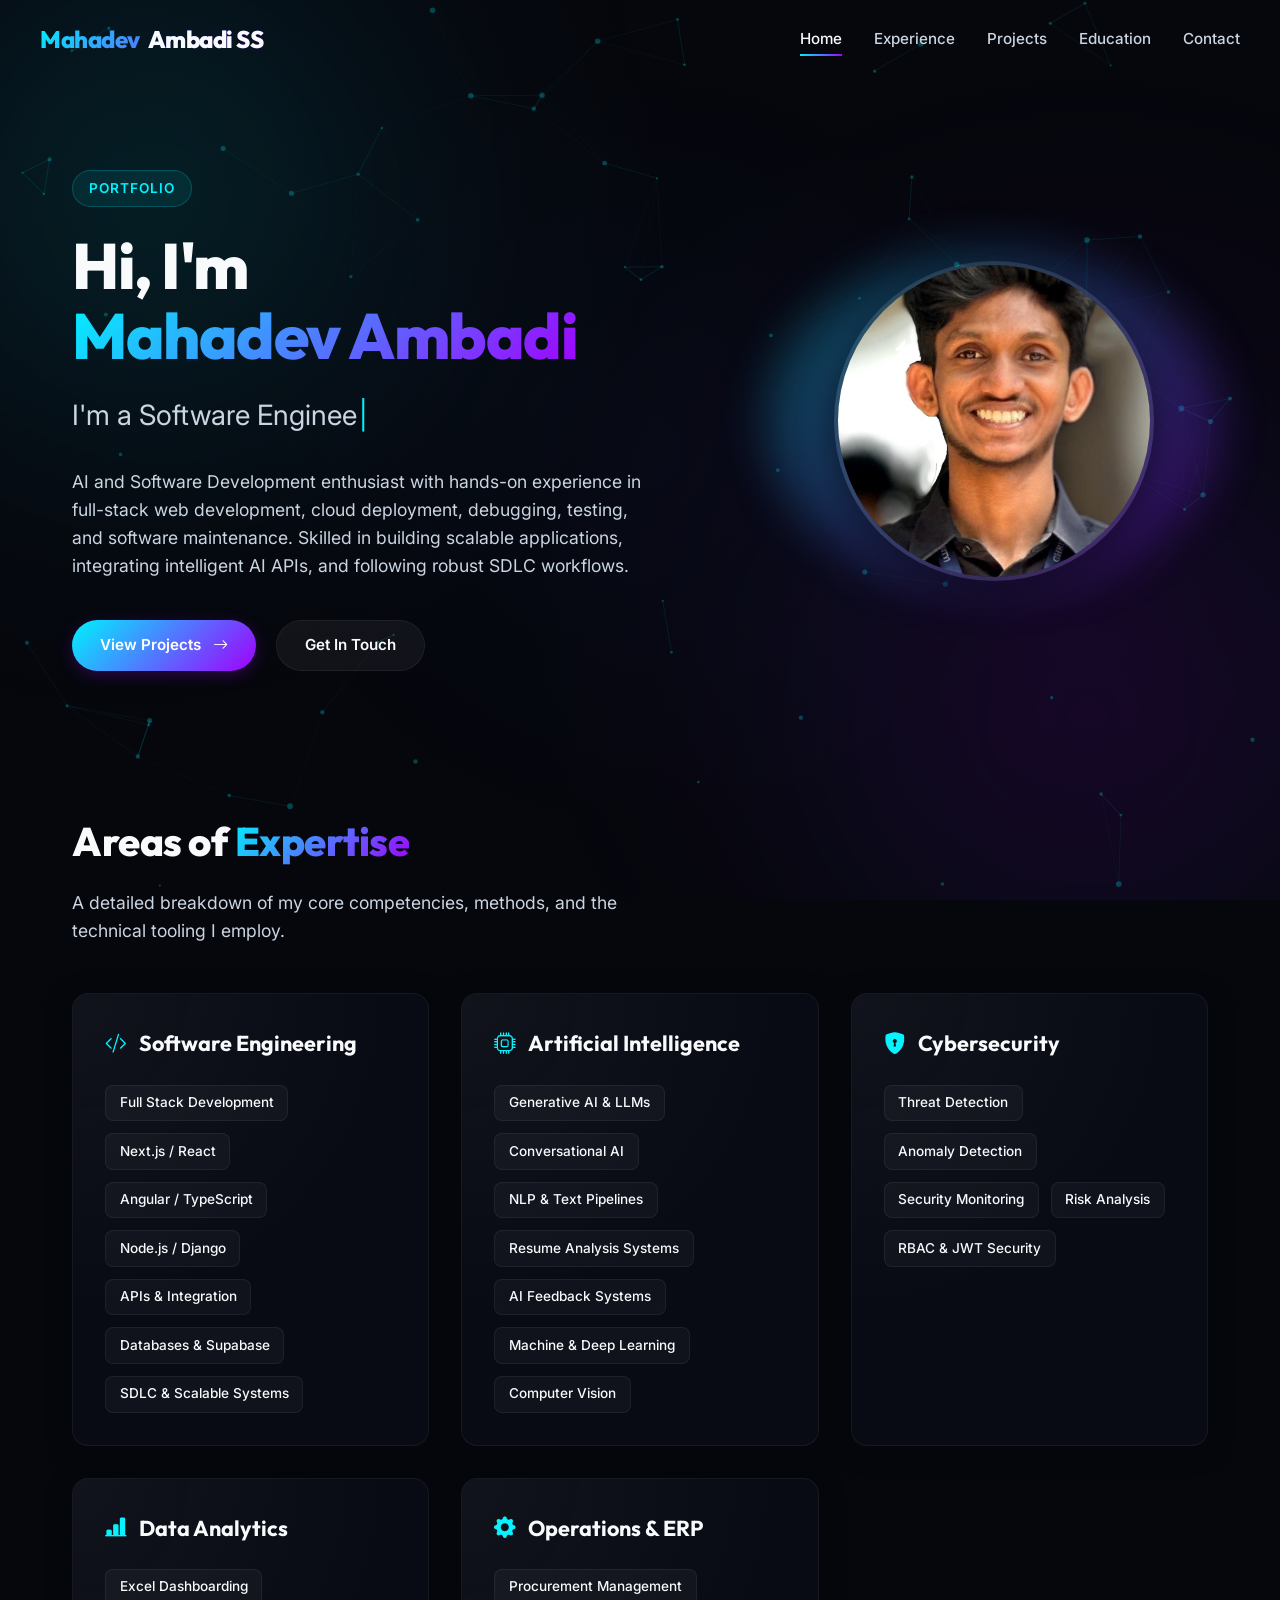
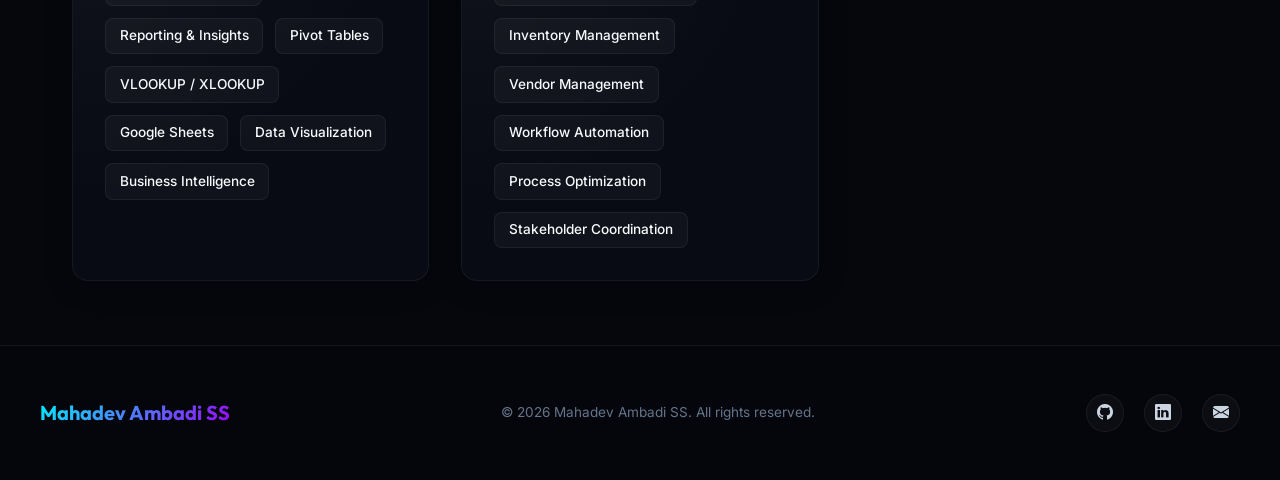
==== index.html @ 2e487a55 "Inital Commit" ====
<!DOCTYPE html>
<html lang="en">
<head>
  <meta charset="UTF-8">
  <meta name="viewport" content="width=device-width, initial-scale=1.0">
  <meta name="description" content="Portfolio of Mahadev Ambadi SS - AI Enthusiast, Software Engineer, and Full Stack Developer. Discover my profile, projects, and work experience.">
  <title>Mahadev Ambadi SS | Profile</title>
  <link rel="stylesheet" href="assets/css/style.css">
  <!-- Favicon placeholder (can be customized) -->
  <link rel="icon" type="image/png" href="assets/images/avatar.png">
</head>
<body>
  <!-- Dynamic Backgrounds -->
  <canvas id="bg-canvas"></canvas>
  <div class="aurora-bg">
    <div class="aurora-blob aurora-blob-1"></div>
    <div class="aurora-blob aurora-blob-2"></div>
  </div>

  <!-- Header / Navigation -->
  <header class="header-nav">
    <div class="nav-container">
      <a href="index.html" class="logo">Mahadev <span>Ambadi SS</span></a>
      <button class="nav-toggle" aria-label="Toggle Navigation">
        <i class="bi bi-list"></i>
      </button>
      <nav>
        <ul class="nav-menu">
          <li><a href="index.html" class="nav-link active">Home</a></li>
          <li><a href="experience.html" class="nav-link">Experience</a></li>
          <li><a href="projects.html" class="nav-link">Projects</a></li>
          <li><a href="education.html" class="nav-link">Education</a></li>
          <li><a href="contact.html" class="nav-link">Contact</a></li>
        </ul>
      </nav>
    </div>
  </header>

  <!-- Main Profile Page -->
  <main class="page-fade-in">
    <section class="hero-wrapper">
      <div class="hero-content">
        <span class="hero-tag">Portfolio</span>
        <h1 class="hero-title">Hi, I'm <br><span class="gradient-text">Mahadev Ambadi</span></h1>
        <div class="hero-typed">
          I'm&nbsp;<span id="typed-prefix">a</span>&nbsp;<span id="typed-text" data-words='["Software Engineer", "AI / ML Enthusiast", "Full Stack Developer", "GenAI Developer"]'></span><span class="typed-cursor">|</span>
        </div>
        <p class="hero-desc">
          AI and Software Development enthusiast with hands-on experience in full-stack web development, cloud deployment, debugging, testing, and software maintenance. Skilled in building scalable applications, integrating intelligent AI APIs, and following robust SDLC workflows.
        </p>
        <div class="hero-buttons">
          <a href="projects.html" class="btn btn-primary">View Projects <i class="bi bi-arrow-right"></i></a>
          <a href="contact.html" class="btn btn-secondary">Get In Touch</a>
        </div>
      </div>
      <div class="hero-img-container">
        <div class="hero-img-glow"></div>
        <img src="assets/images/avatar.png" alt="Mahadev Ambadi SS Avatar" class="hero-img" id="profile-avatar">
      </div>
    </section>

    <!-- Quick Skills Matrix Section (Areas of Expertise) -->
    <section class="skills-brief-section">
      <h2 class="section-title">Areas of <span class="gradient-text">Expertise</span></h2>
      <p class="section-subtitle">A detailed breakdown of my core competencies, methods, and the technical tooling I employ.</p>
      
      <div class="skills-grid">
        <!-- Software Engineering -->
        <div class="glass-card skill-category-card">
          <h3><i class="bi bi-code-slash"></i> Software Engineering</h3>
          <div class="skill-tags">
            <span class="skill-tag">Full Stack Development</span>
            <span class="skill-tag">Next.js / React</span>
            <span class="skill-tag">Angular / TypeScript</span>
            <span class="skill-tag">Node.js / Django</span>
            <span class="skill-tag">APIs & Integration</span>
            <span class="skill-tag">Databases & Supabase</span>
            <span class="skill-tag">SDLC & Scalable Systems</span>
          </div>
        </div>

        <!-- Artificial Intelligence -->
        <div class="glass-card skill-category-card">
          <h3><i class="bi bi-cpu"></i> Artificial Intelligence</h3>
          <div class="skill-tags">
            <span class="skill-tag">Generative AI & LLMs</span>
            <span class="skill-tag">Conversational AI</span>
            <span class="skill-tag">NLP & Text Pipelines</span>
            <span class="skill-tag">Resume Analysis Systems</span>
            <span class="skill-tag">AI Feedback Systems</span>
            <span class="skill-tag">Machine & Deep Learning</span>
            <span class="skill-tag">Computer Vision</span>
          </div>
        </div>

        <!-- Cybersecurity -->
        <div class="glass-card skill-category-card">
          <h3><i class="bi bi-shield-lock-fill"></i> Cybersecurity</h3>
          <div class="skill-tags">
            <span class="skill-tag">Threat Detection</span>
            <span class="skill-tag">Anomaly Detection</span>
            <span class="skill-tag">Security Monitoring</span>
            <span class="skill-tag">Risk Analysis</span>
            <span class="skill-tag">RBAC & JWT Security</span>
          </div>
        </div>

        <!-- Data Analytics -->
        <div class="glass-card skill-category-card">
          <h3><i class="bi bi-bar-chart-line-fill"></i> Data Analytics</h3>
          <div class="skill-tags">
            <span class="skill-tag">Excel Dashboarding</span>
            <span class="skill-tag">Reporting & Insights</span>
            <span class="skill-tag">Pivot Tables</span>
            <span class="skill-tag">VLOOKUP / XLOOKUP</span>
            <span class="skill-tag">Google Sheets</span>
            <span class="skill-tag">Data Visualization</span>
            <span class="skill-tag">Business Intelligence</span>
          </div>
        </div>

        <!-- Operations & ERP -->
        <div class="glass-card skill-category-card">
          <h3><i class="bi bi-gear-fill"></i> Operations & ERP</h3>
          <div class="skill-tags">
            <span class="skill-tag">Procurement Management</span>
            <span class="skill-tag">Inventory Management</span>
            <span class="skill-tag">Vendor Management</span>
            <span class="skill-tag">Workflow Automation</span>
            <span class="skill-tag">Process Optimization</span>
            <span class="skill-tag">Stakeholder Coordination</span>
          </div>
        </div>
      </div>
    </section>
  </main>

  <!-- Footer -->
  <footer>
    <div class="footer-container">
      <div class="footer-logo">Mahadev Ambadi SS</div>
      <p class="footer-copyright">&copy; 2026 Mahadev Ambadi SS. All rights reserved.</p>
      <div class="footer-socials">
        <a href="https://github.com" target="_blank" class="footer-social" aria-label="GitHub"><i class="bi bi-github"></i></a>
        <a href="https://linkedin.com" target="_blank" class="footer-social" aria-label="LinkedIn"><i class="bi bi-linkedin"></i></a>
        <a href="mailto:ssmahadevambadi@gmail.com" class="footer-social" aria-label="Email"><i class="bi bi-envelope-fill"></i></a>
      </div>
    </div>
  </footer>

  <!-- Scripts -->
  <script src="assets/js/main.js"></script>
</body>
</html>
---- assets/css/style.css ----
@import url('https://fonts.googleapis.com/css2?family=Inter:wght@300;400;500;600;700&family=Outfit:wght@400;500;600;700;800&display=swap');

/* --- DESIGN SYSTEM TOKENS --- */
:root {
  --bg-primary: #06070d;
  --bg-secondary: #0a0b12;
  --card-bg: rgba(13, 17, 30, 0.45);
  --card-border: rgba(255, 255, 255, 0.06);
  --card-border-glow: rgba(0, 242, 254, 0.15);
  --accent-cyan: #00f2fe;
  --accent-purple: #a100ff;
  --accent-blue: #2575fc;
  --accent-gradient: linear-gradient(135deg, var(--accent-cyan) 0%, var(--accent-purple) 100%);
  --accent-gradient-hover: linear-gradient(135deg, #05e6f2 0%, #8e00e0 100%);
  --text-primary: #f8fafc;
  --text-secondary: #cbd5e1;
  --text-muted: #64748b;
  --font-title: 'Outfit', sans-serif;
  --font-body: 'Inter', sans-serif;
  --transition-smooth: all 0.4s cubic-bezier(0.16, 1, 0.3, 1);
  --transition-fast: all 0.2s ease;
  --glow-shadow: 0 8px 32px 0 rgba(0, 242, 254, 0.1);
  --glass-blur: blur(16px);
}

/* --- RESET & GLOBAL STYLES --- */
* {
  box-sizing: border-box;
  margin: 0;
  padding: 0;
}

html {
  scroll-behavior: smooth;
  font-size: 16px;
  overflow-x: hidden;
}

body {
  background-color: var(--bg-primary);
  color: var(--text-primary);
  font-family: var(--font-body);
  line-height: 1.6;
  min-height: 100vh;
  position: relative;
  overflow-x: hidden;
  display: flex;
  flex-direction: column;
}

/* Scrollbar Customization */
::-webkit-scrollbar {
  width: 8px;
  height: 8px;
}
::-webkit-scrollbar-track {
  background: var(--bg-primary);
}
::-webkit-scrollbar-thumb {
  background: rgba(255, 255, 255, 0.1);
  border-radius: 4px;
}
::-webkit-scrollbar-thumb:hover {
  background: var(--accent-gradient);
}

a {
  color: inherit;
  text-decoration: none;
  transition: var(--transition-fast);
}

/* --- BACKGROUND ANIMATIONS --- */
#bg-canvas {
  position: fixed;
  top: 0;
  left: 0;
  width: 100%;
  height: 100%;
  z-index: -2;
  pointer-events: none;
}

.aurora-bg {
  position: fixed;
  top: 0;
  left: 0;
  width: 100%;
  height: 100%;
  z-index: -3;
  overflow: hidden;
  pointer-events: none;
  background: radial-gradient(circle at 10% 20%, rgba(0, 242, 254, 0.05) 0%, transparent 40%),
              radial-gradient(circle at 85% 70%, rgba(161, 0, 254, 0.06) 0%, transparent 45%),
              radial-gradient(circle at 50% 50%, rgba(37, 117, 252, 0.03) 0%, transparent 50%);
}

.aurora-blob {
  position: absolute;
  border-radius: 50%;
  filter: blur(80px);
  opacity: 0.35;
  animation: float-blob 25s infinite alternate ease-in-out;
  pointer-events: none;
}

.aurora-blob-1 {
  top: -10%;
  left: -10%;
  width: 45vw;
  height: 45vw;
  background: radial-gradient(circle, rgba(0, 242, 254, 0.2) 0%, rgba(37, 117, 252, 0.05) 70%);
}

.aurora-blob-2 {
  bottom: -15%;
  right: -10%;
  width: 50vw;
  height: 50vw;
  background: radial-gradient(circle, rgba(161, 0, 254, 0.22) 0%, rgba(0, 242, 254, 0.05) 70%);
  animation-delay: -5s;
  animation-duration: 30s;
}

@keyframes float-blob {
  0% {
    transform: translate(0, 0) scale(1) rotate(0deg);
  }
  50% {
    transform: translate(8%, 5%) scale(1.1) rotate(180deg);
  }
  100% {
    transform: translate(-5%, 10%) scale(0.9) rotate(360deg);
  }
}

/* --- HEADER / NAVIGATION --- */
.header-nav {
  position: fixed;
  top: 0;
  left: 0;
  width: 100%;
  padding: 1.25rem 2rem;
  z-index: 1000;
  transition: var(--transition-smooth);
}

.header-nav.scrolled {
  padding: 0.85rem 2rem;
  background: rgba(6, 7, 13, 0.75);
  backdrop-filter: var(--glass-blur);
  -webkit-backdrop-filter: var(--glass-blur);
  border-bottom: 1px solid var(--card-border);
  box-shadow: 0 10px 30px -10px rgba(0, 0, 0, 0.3);
}

.nav-container {
  max-width: 1200px;
  margin: 0 auto;
  display: flex;
  justify-content: space-between;
  align-items: center;
}

.logo {
  font-family: var(--font-title);
  font-size: 1.5rem;
  font-weight: 800;
  letter-spacing: -0.5px;
  background: var(--accent-gradient);
  -webkit-background-clip: text;
  -webkit-text-fill-color: transparent;
  display: flex;
  align-items: center;
  gap: 0.5rem;
}

.logo span {
  color: var(--text-primary);
  -webkit-text-fill-color: var(--text-primary);
}

.nav-menu {
  display: flex;
  list-style: none;
  gap: 2rem;
  align-items: center;
}

.nav-link {
  font-size: 0.95rem;
  font-weight: 500;
  color: var(--text-secondary);
  position: relative;
  padding: 0.5rem 0;
}

.nav-link::after {
  content: '';
  position: absolute;
  bottom: 0;
  left: 0;
  width: 0;
  height: 2px;
  background: var(--accent-gradient);
  transition: var(--transition-smooth);
}

.nav-link:hover, .nav-link.active {
  color: var(--text-primary);
}

.nav-link.active::after {
  width: 100%;
}

.nav-toggle {
  display: none;
  background: none;
  border: none;
  color: var(--text-primary);
  font-size: 1.5rem;
  cursor: pointer;
}

/* --- MAIN CONTAINER --- */
main {
  flex: 1;
  padding-top: 8rem; /* Offset for fixed header */
  max-width: 1200px;
  width: 100%;
  margin: 0 auto 4rem auto;
  padding-left: 2rem;
  padding-right: 2rem;
  z-index: 10;
}

/* Page transitions */
.page-fade-in {
  animation: fadeIn 0.6s cubic-bezier(0.16, 1, 0.3, 1) forwards;
}

@keyframes fadeIn {
  from {
    opacity: 0;
    transform: translateY(20px);
  }
  to {
    opacity: 1;
    transform: translateY(0);
  }
}

/* --- GLASSMOPHISM CARDS --- */
.glass-card {
  background: var(--card-bg);
  backdrop-filter: var(--glass-blur);
  -webkit-backdrop-filter: var(--glass-blur);
  border: 1px solid var(--card-border);
  border-radius: 16px;
  padding: 2.5rem;
  transition: var(--transition-smooth);
  box-shadow: 0 4px 30px rgba(0, 0, 0, 0.2);
  position: relative;
  overflow: hidden;
}

.glass-card::before {
  content: '';
  position: absolute;
  top: 0;
  left: 0;
  width: 100%;
  height: 100%;
  background: radial-gradient(800px circle at var(--mouse-x, 0) var(--mouse-y, 0), rgba(255, 255, 255, 0.04), transparent 40%);
  z-index: 1;
  pointer-events: none;
}

.glass-card:hover {
  border-color: var(--card-border-glow);
  box-shadow: 0 8px 30px rgba(0, 242, 254, 0.05);
  transform: translateY(-4px);
}

/* --- TITLES & HEADINGS --- */
.section-title {
  font-family: var(--font-title);
  font-size: 2.5rem;
  font-weight: 800;
  margin-bottom: 1rem;
  letter-spacing: -0.5px;
}

.gradient-text {
  background: var(--accent-gradient);
  -webkit-background-clip: text;
  -webkit-text-fill-color: transparent;
}

.section-subtitle {
  color: var(--text-secondary);
  font-size: 1.1rem;
  margin-bottom: 3rem;
  max-width: 600px;
}

/* --- BUTTONS --- */
.btn {
  display: inline-flex;
  align-items: center;
  gap: 0.75rem;
  padding: 0.75rem 1.75rem;
  border-radius: 30px;
  font-weight: 600;
  font-size: 0.95rem;
  cursor: pointer;
  transition: var(--transition-smooth);
  border: none;
}

.btn-primary {
  background: var(--accent-gradient);
  color: #fff;
  box-shadow: 0 4px 15px rgba(161, 0, 254, 0.25);
}

.btn-primary:hover {
  background: var(--accent-gradient-hover);
  box-shadow: 0 6px 20px rgba(161, 0, 254, 0.4);
  transform: translateY(-2px);
}

.btn-secondary {
  background: rgba(255, 255, 255, 0.05);
  color: var(--text-primary);
  border: 1px solid var(--card-border);
}

.btn-secondary:hover {
  background: rgba(255, 255, 255, 0.1);
  border-color: var(--accent-cyan);
  transform: translateY(-2px);
}

/* --- HERO SECTION (INDEX) --- */
.hero-wrapper {
  display: grid;
  grid-template-columns: 1.2fr 0.8fr;
  gap: 4rem;
  align-items: center;
  min-height: 65vh;
}

.hero-content {
  display: flex;
  flex-direction: column;
  align-items: flex-start;
}

.hero-tag {
  background: rgba(0, 242, 254, 0.08);
  border: 1px solid rgba(0, 242, 254, 0.2);
  color: var(--accent-cyan);
  padding: 0.4rem 1rem;
  border-radius: 30px;
  font-size: 0.85rem;
  font-weight: 600;
  letter-spacing: 1px;
  text-transform: uppercase;
  margin-bottom: 1.5rem;
}

.hero-title {
  font-family: var(--font-title);
  font-size: 4rem;
  font-weight: 800;
  line-height: 1.1;
  letter-spacing: -1.5px;
  margin-bottom: 1.5rem;
}

.hero-typed {
  font-size: 1.75rem;
  color: var(--text-secondary);
  margin-bottom: 2rem;
  height: 2.5rem;
  display: flex;
  align-items: center;
}

.typed-cursor {
  animation: blink 0.8s infinite;
  color: var(--accent-cyan);
  margin-left: 2px;
}

@keyframes blink {
  0%, 100% { opacity: 1; }
  50% { opacity: 0; }
}

.hero-desc {
  color: var(--text-secondary);
  font-size: 1.1rem;
  max-width: 580px;
  margin-bottom: 2.5rem;
}

.hero-buttons {
  display: flex;
  gap: 1.25rem;
}

.hero-img-container {
  display: flex;
  justify-content: center;
  align-items: center;
  position: relative;
}

.hero-img-glow {
  position: absolute;
  width: 105%;
  height: 105%;
  border-radius: 50%;
  background: var(--accent-gradient);
  filter: blur(25px);
  opacity: 0.3;
  z-index: 1;
  animation: pulse-glow 6s infinite alternate ease-in-out;
}

@keyframes pulse-glow {
  0% { transform: scale(0.98); opacity: 0.25; }
  100% { transform: scale(1.05); opacity: 0.4; }
}

.hero-img {
  width: 320px;
  height: 320px;
  border-radius: 50%;
  object-fit: cover;
  border: 4px solid rgba(255, 255, 255, 0.1);
  box-shadow: 0 15px 35px rgba(0,0,0,0.5);
  position: relative;
  z-index: 2;
  transition: var(--transition-smooth);
}

.hero-img:hover {
  border-color: var(--accent-cyan);
  transform: scale(1.02) rotate(1deg);
}

/* --- QUICK SKILLS SECTION --- */
.skills-brief-section {
  margin-top: 6rem;
}

.skills-grid {
  display: grid;
  grid-template-columns: repeat(auto-fit, minmax(280px, 1fr));
  gap: 2rem;
}

.skill-category-card {
  padding: 2rem;
}

.skill-category-card h3 {
  font-family: var(--font-title);
  font-size: 1.35rem;
  margin-bottom: 1.5rem;
  display: flex;
  align-items: center;
  gap: 0.75rem;
}

.skill-category-card h3 i {
  color: var(--accent-cyan);
}

.skill-tags {
  display: flex;
  flex-wrap: wrap;
  gap: 0.75rem;
}

.skill-tag {
  background: rgba(255, 255, 255, 0.04);
  border: 1px solid var(--card-border);
  border-radius: 8px;
  padding: 0.4rem 0.85rem;
  font-size: 0.85rem;
  font-weight: 500;
  transition: var(--transition-fast);
}

.skill-tag:hover {
  background: rgba(0, 242, 254, 0.06);
  border-color: rgba(0, 242, 254, 0.3);
  color: var(--accent-cyan);
  transform: translateY(-2px);
}

/* --- TIMELINE (EXPERIENCE) --- */
.timeline {
  position: relative;
  max-width: 900px;
  margin: 0 auto;
}

.timeline::after {
  content: '';
  position: absolute;
  width: 2px;
  background: rgba(255, 255, 255, 0.06);
  top: 0;
  bottom: 0;
  left: 50%;
  transform: translateX(-50%);
}

.timeline-item {
  padding: 1rem 3rem;
  position: relative;
  width: 50%;
  box-sizing: border-box;
}

.timeline-item-left {
  left: 0;
}

.timeline-item-right {
  left: 50%;
}

.timeline-dot {
  width: 16px;
  height: 16px;
  border-radius: 50%;
  background: var(--bg-primary);
  border: 3px solid var(--accent-cyan);
  position: absolute;
  top: 2rem;
  z-index: 5;
  box-shadow: 0 0 10px var(--accent-cyan);
  transition: var(--transition-fast);
}

.timeline-item-left .timeline-dot {
  right: -8px;
}

.timeline-item-right .timeline-dot {
  left: -8px;
}

.timeline-item:hover .timeline-dot {
  background: var(--accent-purple);
  border-color: var(--accent-purple);
  box-shadow: 0 0 15px var(--accent-purple);
}

.timeline-content {
  padding: 2rem;
  position: relative;
}

.timeline-date {
  font-weight: 600;
  font-size: 0.85rem;
  color: var(--accent-cyan);
  margin-bottom: 0.5rem;
  display: block;
}

.timeline-role {
  font-family: var(--font-title);
  font-size: 1.35rem;
  font-weight: 700;
  margin-bottom: 0.25rem;
}

.timeline-company {
  font-size: 1rem;
  color: var(--text-secondary);
  font-weight: 500;
  margin-bottom: 1.25rem;
  display: flex;
  align-items: center;
  gap: 0.5rem;
}

.timeline-company a {
  font-size: 0.8rem;
  background: rgba(255, 255, 255, 0.05);
  padding: 0.2rem 0.6rem;
  border-radius: 4px;
  color: var(--accent-purple);
  border: 1px solid rgba(161, 0, 254, 0.2);
}

.timeline-company a:hover {
  background: var(--accent-purple);
  color: #fff;
}

.timeline-bullets {
  list-style: none;
  color: var(--text-secondary);
  font-size: 0.92rem;
  display: flex;
  flex-direction: column;
  gap: 0.75rem;
}

.timeline-bullets li {
  position: relative;
  padding-left: 1.25rem;
}

.timeline-bullets li::before {
  content: '✦';
  position: absolute;
  left: 0;
  color: var(--accent-cyan);
  font-size: 0.8rem;
}

/* --- PROJECTS & ACHIEVEMENTS --- */
.portfolio-filters {
  display: flex;
  justify-content: center;
  gap: 1rem;
  margin-bottom: 3rem;
}

.filter-btn {
  background: rgba(255, 255, 255, 0.03);
  border: 1px solid var(--card-border);
  color: var(--text-secondary);
  padding: 0.6rem 1.5rem;
  border-radius: 30px;
  font-weight: 600;
  cursor: pointer;
  transition: var(--transition-fast);
}

.filter-btn:hover, .filter-btn.active {
  background: var(--accent-gradient);
  color: #fff;
  border-color: transparent;
  box-shadow: 0 4px 15px rgba(161, 0, 254, 0.2);
}

.projects-grid {
  display: grid;
  grid-template-columns: repeat(auto-fit, minmax(350px, 1fr));
  gap: 2.5rem;
  margin-bottom: 6rem;
}

.project-card {
  display: flex;
  flex-direction: column;
  height: 100%;
}

.project-status {
  position: absolute;
  top: 1.5rem;
  right: 1.5rem;
  font-size: 0.75rem;
  font-weight: 700;
  text-transform: uppercase;
  background: rgba(0, 242, 254, 0.08);
  color: var(--accent-cyan);
  padding: 0.25rem 0.75rem;
  border-radius: 4px;
  border: 1px solid rgba(0, 242, 254, 0.2);
  letter-spacing: 0.5px;
}

.project-title {
  font-family: var(--font-title);
  font-size: 1.5rem;
  font-weight: 700;
  margin-bottom: 1rem;
  margin-top: 0.5rem;
}

.project-desc {
  color: var(--text-secondary);
  font-size: 0.95rem;
  margin-bottom: 1.5rem;
  flex: 1;
}

.project-tech-list {
  display: flex;
  flex-wrap: wrap;
  gap: 0.5rem;
  margin-bottom: 1.5rem;
}

.project-tech {
  font-size: 0.8rem;
  background: rgba(255, 255, 255, 0.03);
  border: 1px solid var(--card-border);
  padding: 0.25rem 0.6rem;
  border-radius: 4px;
  color: var(--text-secondary);
}

.project-links {
  display: flex;
  gap: 1rem;
}

.project-link {
  display: inline-flex;
  align-items: center;
  gap: 0.5rem;
  font-size: 0.9rem;
  font-weight: 600;
  color: var(--accent-cyan);
}

.project-link:hover {
  color: var(--text-primary);
}

/* Achievements grid */
.achievements-grid {
  display: grid;
  grid-template-columns: repeat(auto-fit, minmax(280px, 1fr));
  gap: 2rem;
}

.achievement-card {
  text-align: center;
  padding: 2.5rem 2rem;
}

.achievement-icon {
  width: 60px;
  height: 60px;
  border-radius: 50%;
  background: rgba(161, 0, 254, 0.08);
  border: 1px solid rgba(161, 0, 254, 0.2);
  color: var(--accent-purple);
  display: flex;
  justify-content: center;
  align-items: center;
  font-size: 1.5rem;
  margin: 0 auto 1.5rem auto;
  transition: var(--transition-smooth);
}

.achievement-card:hover .achievement-icon {
  background: var(--accent-gradient);
  color: #fff;
  transform: rotate(360deg);
  box-shadow: 0 0 20px rgba(0, 242, 254, 0.3);
}

.achievement-value {
  font-family: var(--font-title);
  font-size: 2.25rem;
  font-weight: 800;
  color: var(--text-primary);
  margin-bottom: 0.5rem;
}

.achievement-label {
  color: var(--text-secondary);
  font-size: 1rem;
  font-weight: 500;
  margin-bottom: 0.5rem;
}

.achievement-detail {
  color: var(--text-muted);
  font-size: 0.85rem;
}

/* --- EDUCATION & CERTIFICATIONS --- */
.education-section {
  margin-bottom: 6rem;
}

.education-grid {
  display: grid;
  grid-template-columns: 1fr 1fr;
  gap: 2.5rem;
}

.education-card {
  display: flex;
  flex-direction: column;
}

.education-header {
  display: flex;
  justify-content: space-between;
  align-items: flex-start;
  margin-bottom: 1.5rem;
}

.education-title {
  font-family: var(--font-title);
  font-size: 1.5rem;
  font-weight: 700;
}

.education-duration {
  font-size: 0.85rem;
  font-weight: 600;
  color: var(--accent-cyan);
  background: rgba(0, 242, 254, 0.06);
  padding: 0.3rem 0.8rem;
  border-radius: 30px;
  border: 1px solid rgba(0, 242, 254, 0.2);
}

.education-inst {
  font-size: 1.05rem;
  color: var(--text-secondary);
  font-weight: 500;
  margin-bottom: 1rem;
}

.education-grade {
  font-size: 0.95rem;
  color: var(--text-primary);
  font-weight: 600;
  display: flex;
  align-items: center;
  gap: 0.5rem;
}

.education-grade span {
  color: var(--accent-purple);
}

/* Certifications Showcase */
.certifications-grid {
  display: grid;
  grid-template-columns: repeat(auto-fit, minmax(280px, 1fr));
  gap: 2rem;
}

.cert-card {
  display: flex;
  align-items: center;
  gap: 1.5rem;
  padding: 1.75rem;
}

.cert-icon {
  width: 50px;
  height: 50px;
  border-radius: 12px;
  background: rgba(255, 255, 255, 0.03);
  border: 1px solid var(--card-border);
  display: flex;
  justify-content: center;
  align-items: center;
  font-size: 1.5rem;
  color: var(--accent-cyan);
  flex-shrink: 0;
  transition: var(--transition-smooth);
}

.cert-card:hover .cert-icon {
  background: var(--accent-cyan);
  color: #06070d;
  box-shadow: 0 0 15px rgba(0, 242, 254, 0.4);
}

.cert-info h4 {
  font-family: var(--font-title);
  font-size: 1.1rem;
  font-weight: 600;
  margin-bottom: 0.25rem;
}

.cert-info p {
  color: var(--text-secondary);
  font-size: 0.85rem;
}

/* --- CONTACT SECTION --- */
.contact-wrapper {
  display: grid;
  grid-template-columns: 0.9fr 1.1fr;
  gap: 4rem;
  align-items: start;
}

.contact-info-cards {
  display: flex;
  flex-direction: column;
  gap: 1.5rem;
}

.contact-info-card {
  display: flex;
  align-items: center;
  gap: 1.5rem;
  padding: 1.5rem;
}

.contact-icon {
  width: 50px;
  height: 50px;
  border-radius: 50%;
  background: rgba(0, 242, 254, 0.06);
  border: 1px solid rgba(0, 242, 254, 0.2);
  color: var(--accent-cyan);
  display: flex;
  justify-content: center;
  align-items: center;
  font-size: 1.25rem;
  flex-shrink: 0;
}

.contact-info-card:hover .contact-icon {
  background: var(--accent-gradient);
  color: #fff;
  box-shadow: 0 0 15px rgba(0, 242, 254, 0.3);
}

.contact-text h4 {
  font-family: var(--font-title);
  font-weight: 600;
  font-size: 1rem;
  margin-bottom: 0.25rem;
}

.contact-text p, .contact-text a {
  color: var(--text-secondary);
  font-size: 0.95rem;
}

.contact-form {
  display: flex;
  flex-direction: column;
  gap: 1.5rem;
}

.form-group {
  position: relative;
  width: 100%;
}

.form-input {
  width: 100%;
  padding: 1rem 1.25rem;
  background: rgba(255, 255, 255, 0.02);
  border: 1px solid var(--card-border);
  border-radius: 8px;
  color: var(--text-primary);
  font-family: var(--font-body);
  font-size: 0.95rem;
  outline: none;
  transition: var(--transition-fast);
}

.form-input:focus {
  border-color: var(--accent-cyan);
  background: rgba(255, 255, 255, 0.04);
  box-shadow: 0 0 10px rgba(0, 242, 254, 0.1);
}

textarea.form-input {
  resize: vertical;
  min-height: 150px;
}

.form-group label {
  position: absolute;
  left: 1.25rem;
  top: 1rem;
  color: var(--text-muted);
  pointer-events: none;
  transition: var(--transition-fast);
  font-size: 0.95rem;
}

.form-input:focus ~ label,
.form-input:not(:placeholder-shown) ~ label {
  top: -0.6rem;
  left: 0.75rem;
  font-size: 0.75rem;
  color: var(--accent-cyan);
  background: var(--bg-primary);
  padding: 0 0.4rem;
  border-radius: 4px;
}

/* --- FOOTER --- */
footer {
  border-top: 1px solid var(--card-border);
  background: rgba(6, 7, 13, 0.9);
  padding: 3rem 2rem;
  margin-top: auto;
  z-index: 10;
}

.footer-container {
  max-width: 1200px;
  margin: 0 auto;
  display: flex;
  justify-content: space-between;
  align-items: center;
}

.footer-logo {
  font-family: var(--font-title);
  font-size: 1.25rem;
  font-weight: 700;
  background: var(--accent-gradient);
  -webkit-background-clip: text;
  -webkit-text-fill-color: transparent;
}

.footer-copyright {
  font-size: 0.85rem;
  color: var(--text-muted);
}

.footer-socials {
  display: flex;
  gap: 1.25rem;
}

.footer-social {
  width: 38px;
  height: 38px;
  border-radius: 50%;
  background: rgba(255, 255, 255, 0.03);
  border: 1px solid var(--card-border);
  display: flex;
  justify-content: center;
  align-items: center;
  color: var(--text-secondary);
  font-size: 1rem;
  transition: var(--transition-smooth);
}

.footer-social:hover {
  background: var(--accent-cyan);
  color: #06070d;
  box-shadow: 0 0 10px rgba(0, 242, 254, 0.3);
  transform: translateY(-2px);
}

/* --- RESPONSIVE BREAKPOINTS --- */
@media (max-width: 1024px) {
  main {
    padding-left: 1.5rem;
    padding-right: 1.5rem;
  }
  .hero-wrapper {
    gap: 2rem;
  }
  .hero-title {
    font-size: 3.25rem;
  }
  .contact-wrapper {
    gap: 2rem;
  }
}

@media (max-width: 900px) {
  .timeline::after {
    left: 20px;
  }
  .timeline-item {
    width: 100%;
    padding-left: 50px;
    padding-right: 0;
  }
  .timeline-item-right {
    left: 0;
  }
  .timeline-item-left .timeline-dot,
  .timeline-item-right .timeline-dot {
    left: 12px;
    right: auto;
  }
}

@media (max-width: 768px) {
  main {
    padding-top: 7rem;
  }
  .header-nav {
    padding: 1rem;
  }
  .nav-toggle {
    display: block;
    z-index: 1100;
  }
  .nav-menu {
    position: fixed;
    top: 0;
    right: -100%;
    width: 280px;
    height: 100vh;
    background: rgba(6, 7, 13, 0.95);
    backdrop-filter: var(--glass-blur);
    -webkit-backdrop-filter: var(--glass-blur);
    border-left: 1px solid var(--card-border);
    flex-direction: column;
    justify-content: center;
    gap: 3rem;
    transition: var(--transition-smooth);
    z-index: 1090;
  }
  .nav-menu.active {
    right: 0;
  }
  .hero-wrapper {
    grid-template-columns: 1fr;
    text-align: center;
    gap: 3rem;
  }
  .hero-content {
    align-items: center;
  }
  .hero-title {
    font-size: 2.75rem;
  }
  .hero-desc {
    margin: 0 auto 2rem auto;
  }
  .hero-buttons {
    justify-content: center;
  }
  .education-grid {
    grid-template-columns: 1fr;
  }
  .contact-wrapper {
    grid-template-columns: 1fr;
  }
  .footer-container {
    flex-direction: column;
    gap: 1.5rem;
    text-align: center;
  }
}

@media (max-width: 480px) {
  .hero-title {
    font-size: 2.25rem;
  }
  .hero-typed {
    font-size: 1.4rem;
  }
  .hero-img {
    width: 250px;
    height: 250px;
  }
  .section-title {
    font-size: 2rem;
  }
  .portfolio-filters {
    flex-wrap: wrap;
    gap: 0.5rem;
  }
  .filter-btn {
    padding: 0.5rem 1rem;
    font-size: 0.85rem;
  }
  .glass-card {
    padding: 1.5rem;
  }
}
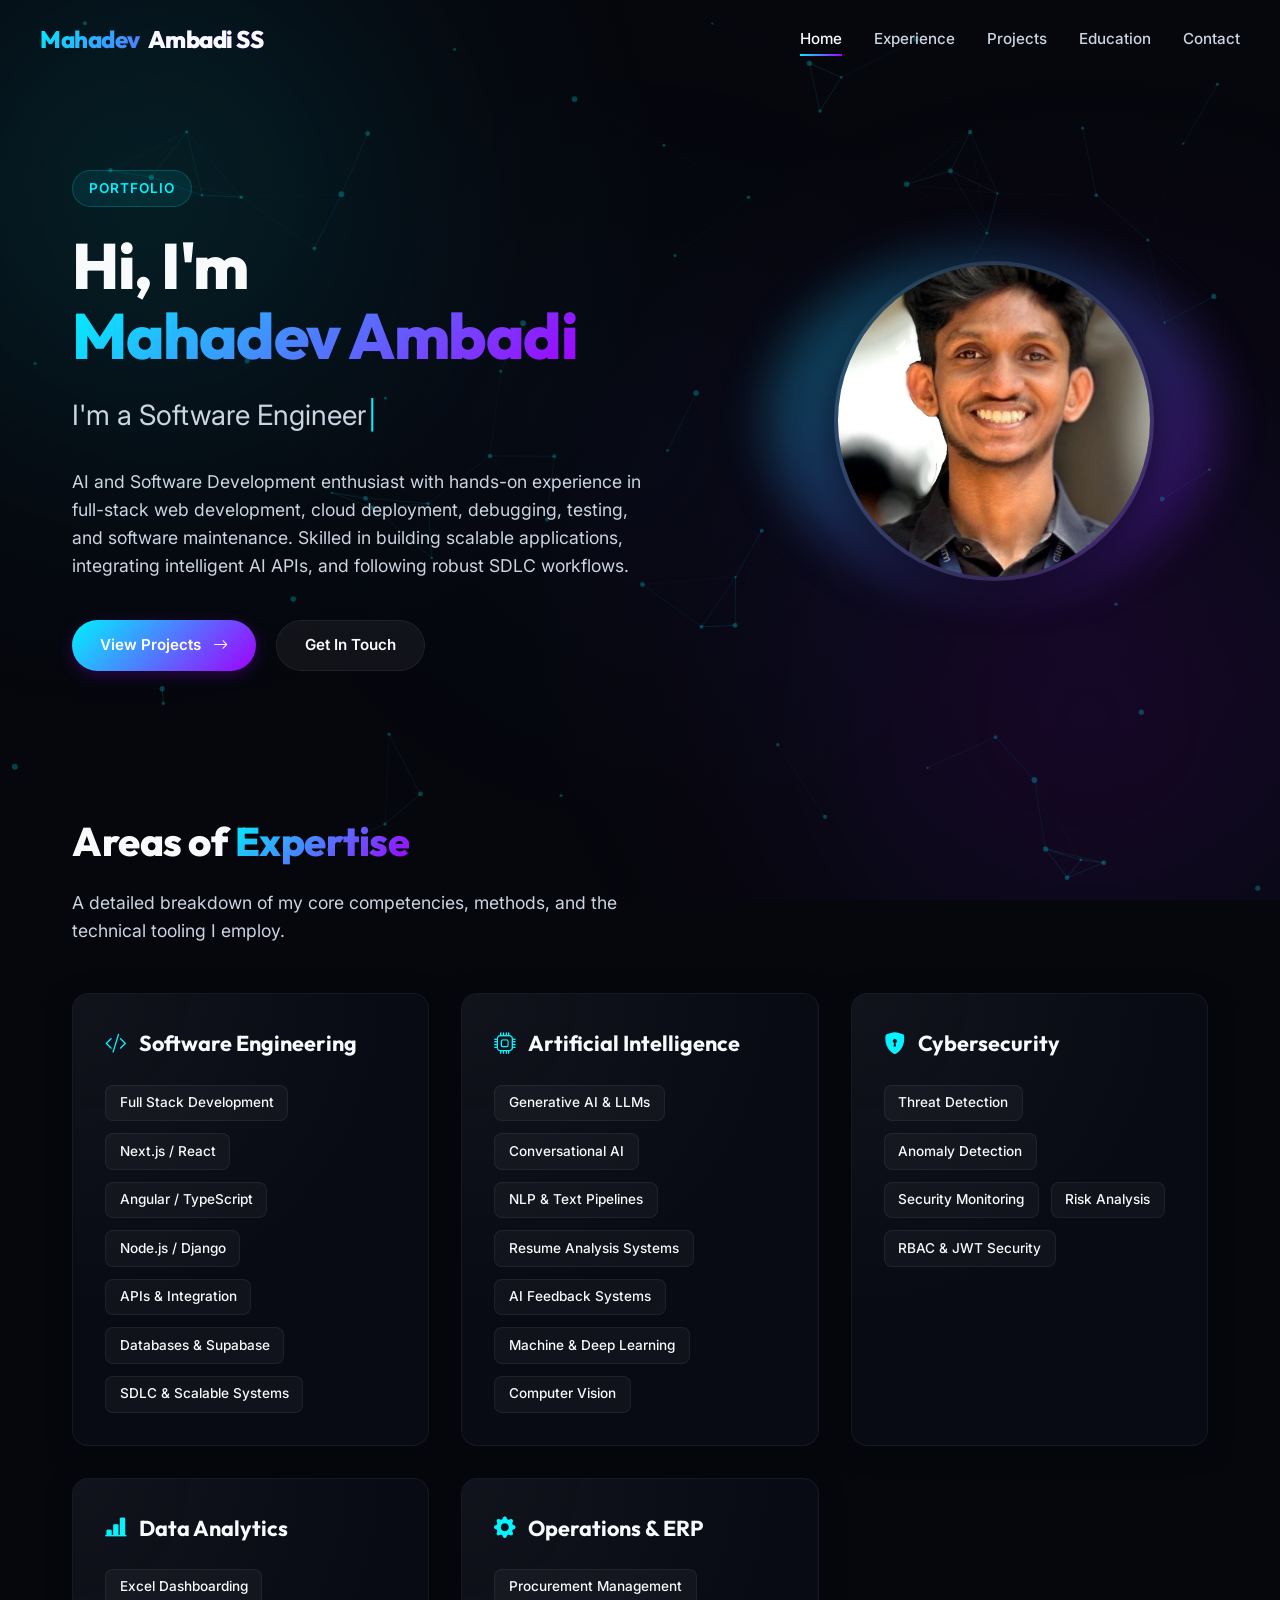
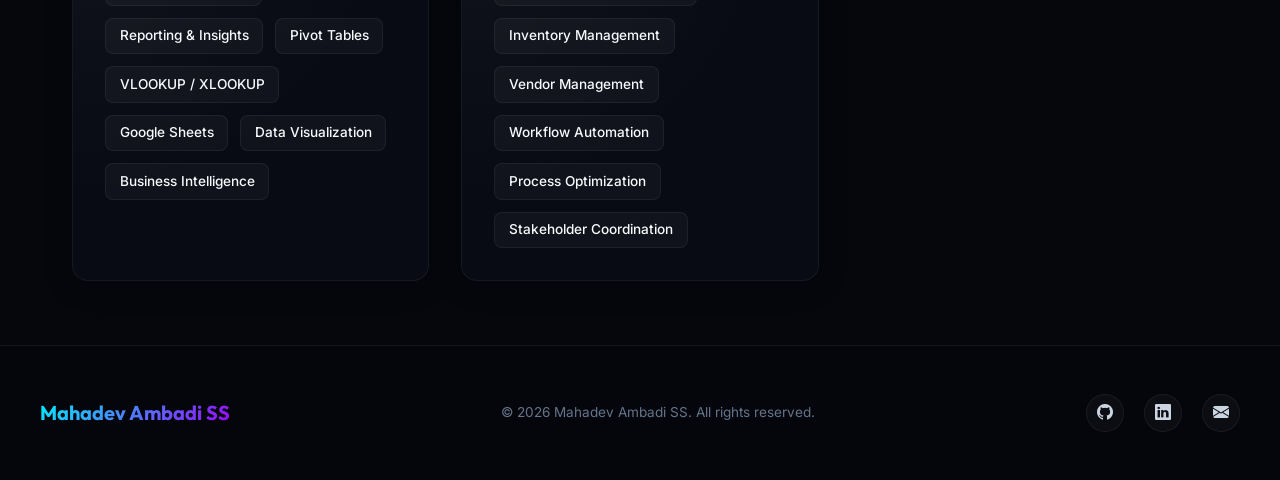
==== commit ecbfc98c: "Links Updated" ====
--- a/index.html
+++ b/index.html
@@ -141,8 +141,8 @@
       <div class="footer-logo">Mahadev Ambadi SS</div>
       <p class="footer-copyright">&copy; 2026 Mahadev Ambadi SS. All rights reserved.</p>
       <div class="footer-socials">
-        <a href="https://github.com" target="_blank" class="footer-social" aria-label="GitHub"><i class="bi bi-github"></i></a>
-        <a href="https://linkedin.com" target="_blank" class="footer-social" aria-label="LinkedIn"><i class="bi bi-linkedin"></i></a>
+        <a href="https://github.com/mahadev-ambadi" target="_blank" class="footer-social" aria-label="GitHub"><i class="bi bi-github"></i></a>
+        <a href="https://www.linkedin.com/in/mahadev-ambadi-a437b7306?utm_source=share_via&utm_content=profile&utm_medium=member_android" target="_blank" class="footer-social" aria-label="LinkedIn"><i class="bi bi-linkedin"></i></a>
         <a href="mailto:ssmahadevambadi@gmail.com" class="footer-social" aria-label="Email"><i class="bi bi-envelope-fill"></i></a>
       </div>
     </div>
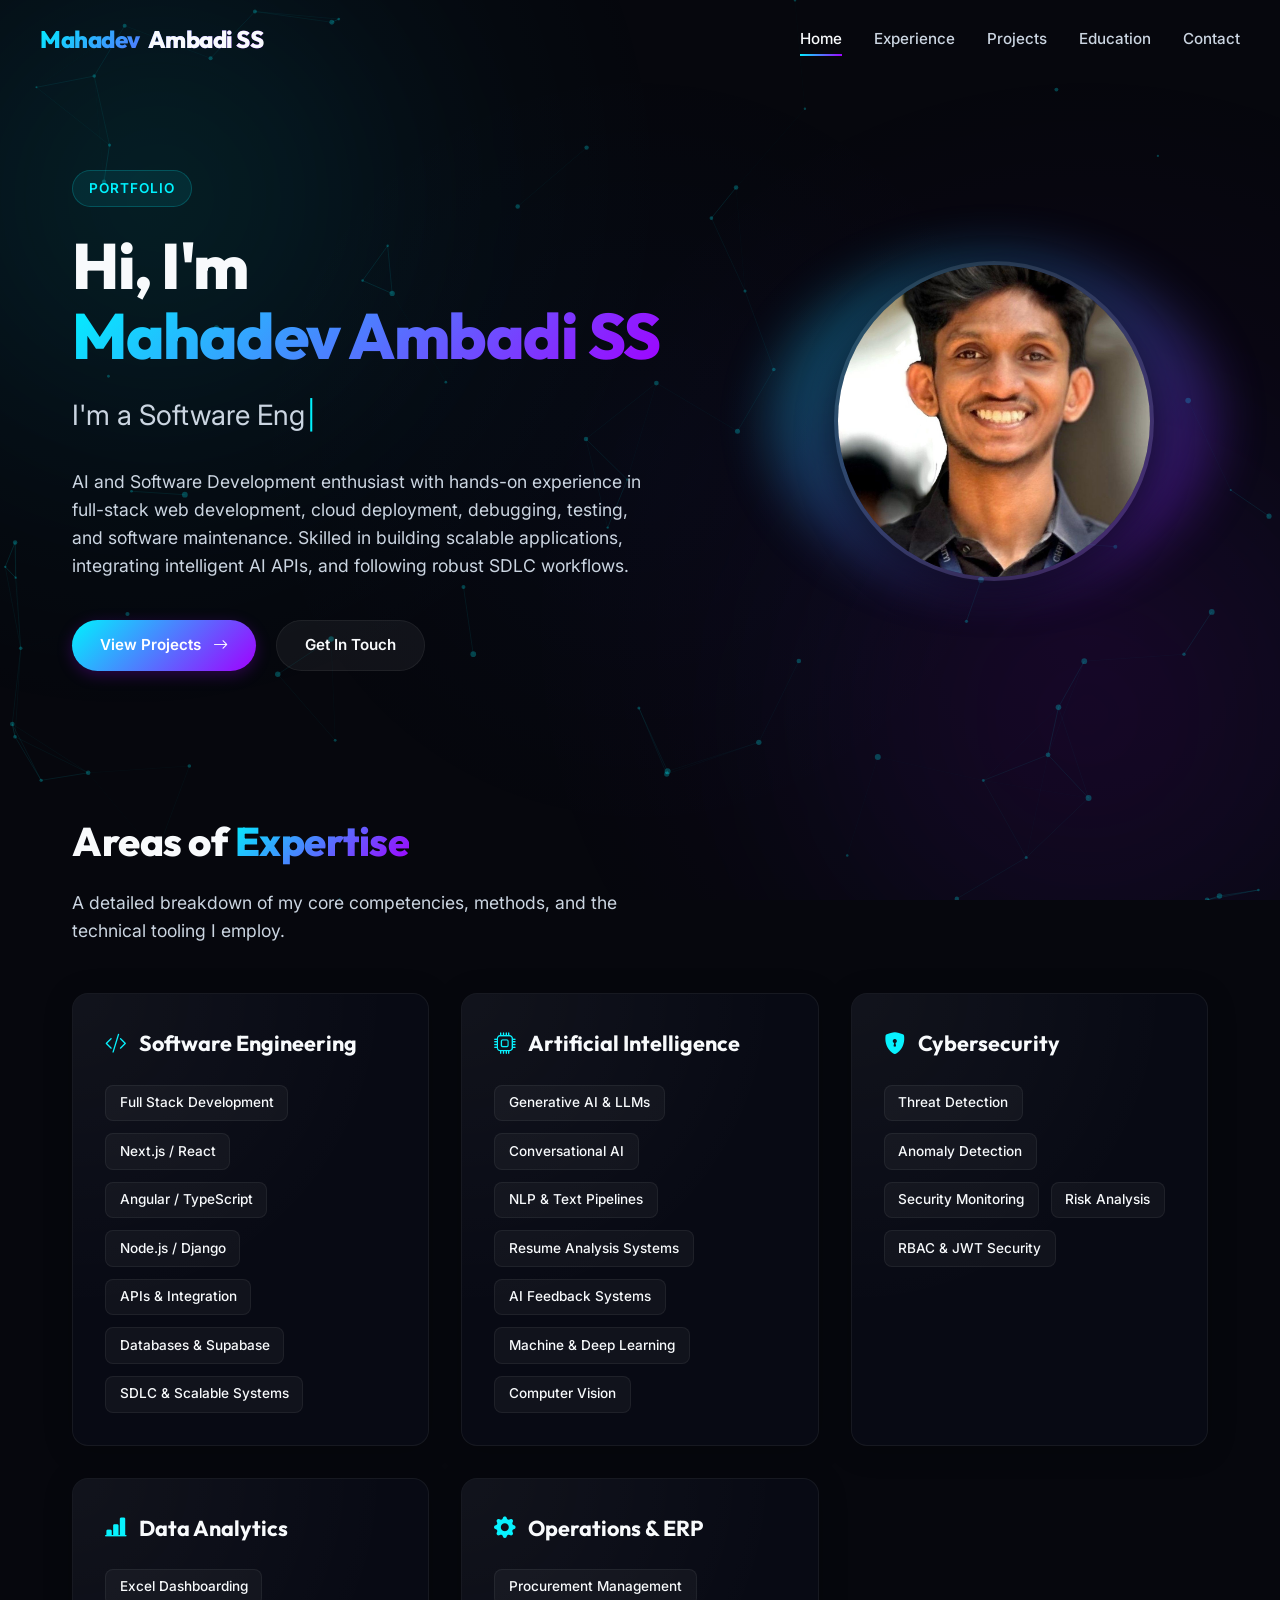
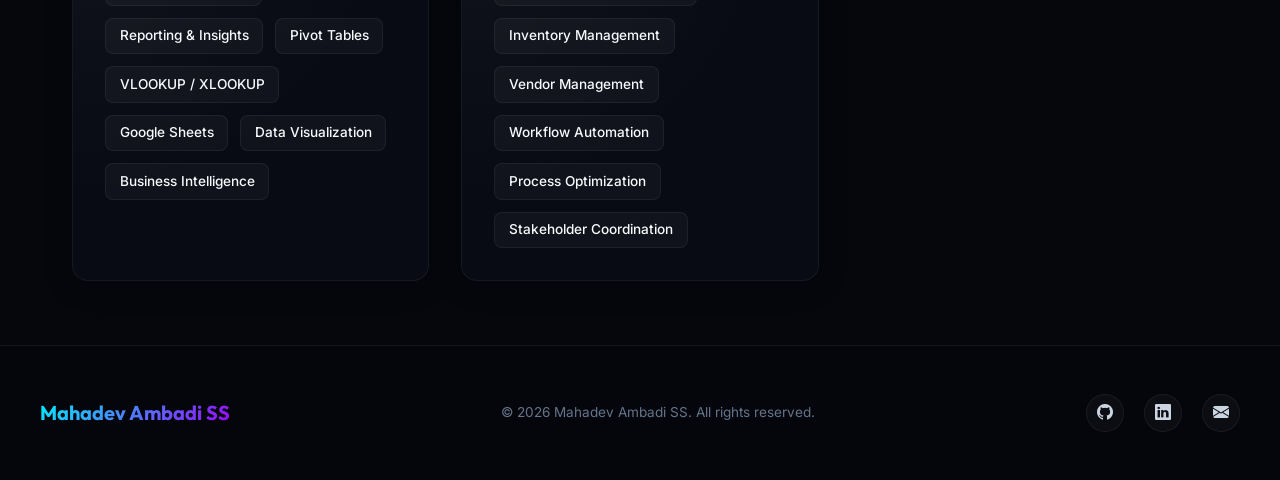
==== commit a65e9403: "Update hero title to include 'SS'" ====
--- a/index.html
+++ b/index.html
@@ -41,7 +41,7 @@
     <section class="hero-wrapper">
       <div class="hero-content">
         <span class="hero-tag">Portfolio</span>
-        <h1 class="hero-title">Hi, I'm <br><span class="gradient-text">Mahadev Ambadi</span></h1>
+        <h1 class="hero-title">Hi, I'm <br><span class="gradient-text">Mahadev Ambadi SS</span></h1>
         <div class="hero-typed">
           I'm&nbsp;<span id="typed-prefix">a</span>&nbsp;<span id="typed-text" data-words='["Software Engineer", "AI / ML Enthusiast", "Full Stack Developer", "GenAI Developer"]'></span><span class="typed-cursor">|</span>
         </div>
